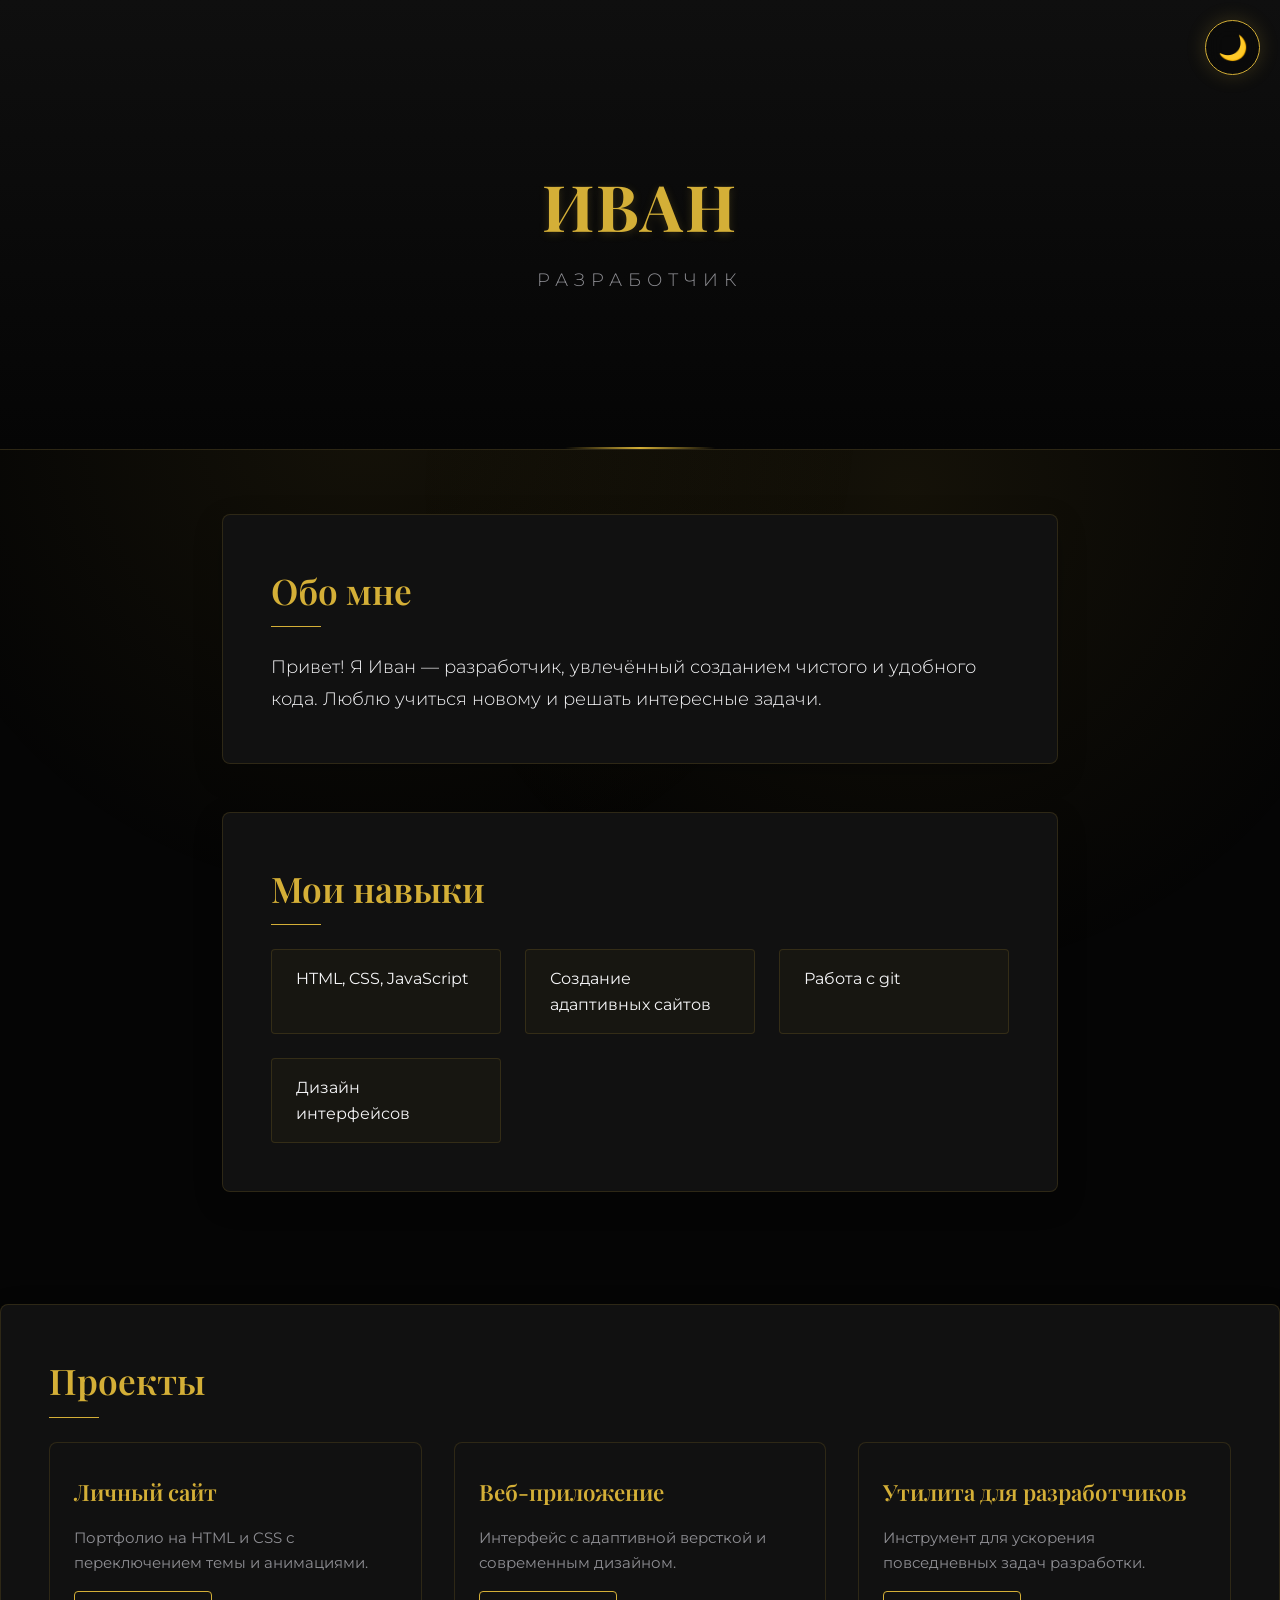
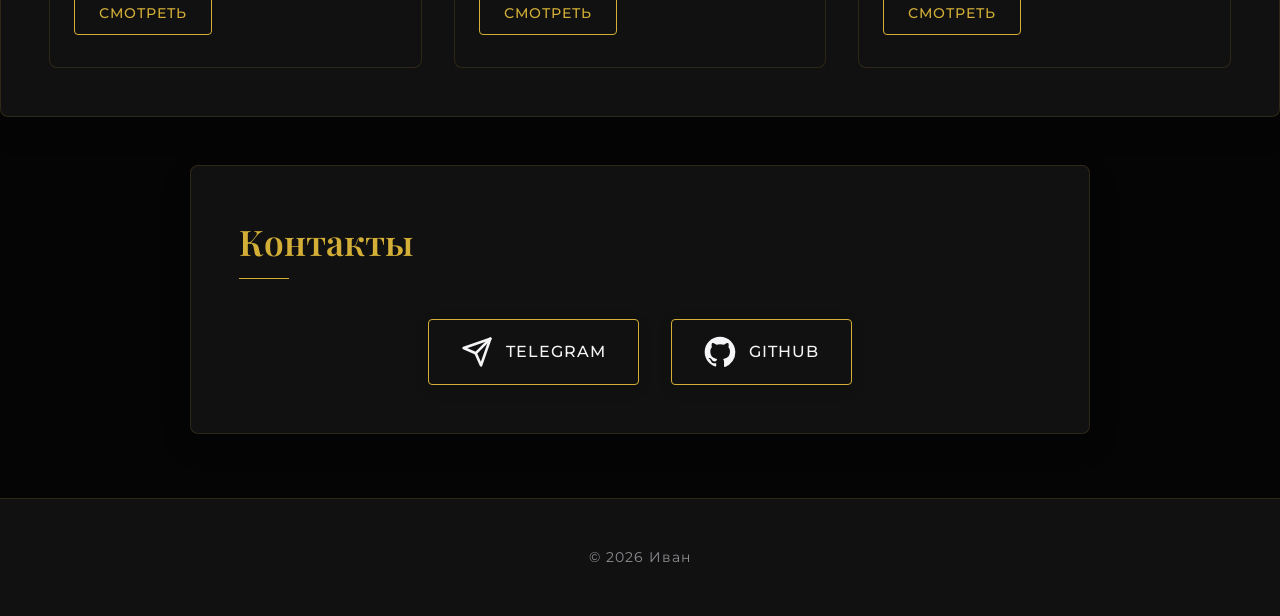
==== index.html @ 2adfc33e "Первый релиз портфолио" ====
<!DOCTYPE html>
<html lang="ru">
<head>
    <meta charset="UTF-8">
    <meta name="viewport" content="width=device-width, initial-scale=1.0">
    <title>Иван — Портфолио</title>
    <meta name="description" content="Портфолио Ивана — разработчика веб-сайтов, создающего чистый и удобный код">
    <meta name="keywords" content="Иван, разработчик, веб-разработка, HTML, CSS, JavaScript, портфолио">
    <meta name="author" content="Иван">
    <link rel="icon" type="image/svg+xml" href="favicon.svg">
    <meta property="og:title" content="Иван — Портфолио">
    <meta property="og:description" content="Портфолио Ивана — разработчика веб-сайтов, создающего чистый и удобный код">
    <meta property="og:type" content="website">
    <link rel="stylesheet" href="style.css">
</head>
<body>
    <button id="theme-toggle" class="theme-toggle"><span class="icon-moon">🌙</span><span class="icon-sun">☀️</span></button>
    <header class="site-header">
        <h1 class="name">Иван</h1>
        <p class="tagline">Разработчик</p>
    </header>

    <main>
        <section id="about" class="section about">
            <h2 class="section-title">Обо мне</h2>
            <p class="about-text">
                Привет! Я Иван — разработчик, увлечённый созданием чистого и удобного кода.
                Люблю учиться новому и решать интересные задачи.
            </p>
        </section>

        <section id="skills" class="section skills">
            <h2 class="section-title">Мои навыки</h2>
            <ul class="skills-list">
                <li>HTML, CSS, JavaScript</li>
                <li>Создание адаптивных сайтов</li>
                <li>Работа с git</li>
                <li>Дизайн интерфейсов</li>
            </ul>
        </section>
    </main>

    <section id="projects" class="section projects">
        <h2 class="section-title">Проекты</h2>
        <div class="projects-grid">
            <article class="project-card">
                <h3 class="project-title">Личный сайт</h3>
                <p class="project-desc">Портфолио на HTML и CSS с переключением темы и анимациями.</p>
                <a class="project-link" href="#">Смотреть</a>
            </article>
            <article class="project-card">
                <h3 class="project-title">Веб-приложение</h3>
                <p class="project-desc">Интерфейс с адаптивной версткой и современным дизайном.</p>
                <a class="project-link" href="#">Смотреть</a>
            </article>
            <article class="project-card">
                <h3 class="project-title">Утилита для разработчиков</h3>
                <p class="project-desc">Инструмент для ускорения повседневных задач разработки.</p>
                <a class="project-link" href="#">Смотреть</a>
            </article>
        </div>
    </section>

    <section id="contacts" class="section contacts">
        <h2 class="section-title">Контакты</h2>
        <div class="contacts-links">
            <a class="contact-link" href="https://t.me/MAYBACH_TG" target="_blank" rel="noopener noreferrer" aria-label="Telegram">
                <svg class="contact-icon" viewBox="0 0 24 24" width="32" height="32" fill="none" stroke="currentColor" stroke-width="2" stroke-linecap="round" stroke-linejoin="round">
                    <path d="M22 2 11 13"></path>
                    <path d="m22 2-7 20-4-9-9-4 20-7z"></path>
                </svg>
                <span>Telegram</span>
            </a>
            <a class="contact-link" href="https://github.com/maybachwibecoding" target="_blank" rel="noopener noreferrer" aria-label="GitHub">
                <svg class="contact-icon" viewBox="0 0 24 24" width="32" height="32" fill="currentColor">
                    <path d="M12 .5C5.65.5.5 5.65.5 12c0 5.08 3.29 9.39 7.86 10.91.58.11.79-.25.79-.56v-2c-3.2.7-3.88-1.37-3.88-1.37-.53-1.34-1.3-1.7-1.3-1.7-1.06-.72.08-.71.08-.71 1.17.08 1.79 1.2 1.79 1.2 1.04 1.79 2.73 1.27 3.4.97.11-.75.41-1.27.74-1.56-2.55-.29-5.24-1.28-5.24-5.69 0-1.26.45-2.29 1.19-3.1-.12-.29-.52-1.46.11-3.05 0 0 .97-.31 3.18 1.18a11 11 0 0 1 5.8 0c2.2-1.49 3.17-1.18 3.17-1.18.63 1.59.23 2.76.11 3.05.74.81 1.19 1.84 1.19 3.12 0 4.42-2.69 5.39-5.25 5.68.42.36.79 1.08.79 2.18v3.23c0 .31.21.68.8.56A11.51 11.51 0 0 0 23.5 12C23.5 5.65 18.35.5 12 .5z"></path>
                </svg>
                <span>GitHub</span>
            </a>
        </div>
    </section>

    <footer class="site-footer">
        <p class="copyright">© 2026 Иван</p>
    </footer>

    <script src="script.js"></script>
</body>
</html>
---- style.css ----
@import url('https://fonts.googleapis.com/css2?family=Montserrat:wght@300;400;500;600&family=Playfair+Display:ital,wght@0,400;0,600;0,700;1,400&display=swap');

/* ==========================================================================
   MAYBACH STYLE PORTFOLIO CSS
   Colors: Dark Black (#050505), Pure Luxury Gold (#D4AF37)
   Fonts: Playfair Display (Headings), Montserrat (Body)
   ========================================================================== */

:root {
    --bg-color: #050505;
    --text-color: #F5F5F7;
    --text-muted: #8E8E93;
    --gold: #D4AF37;
    --gold-hover: #F3C63F;
    --gold-glow: rgba(212, 175, 55, 0.2);
    --gold-glow-strong: rgba(212, 175, 55, 0.4);
    --card-bg: #111111;
    --card-border: rgba(212, 175, 55, 0.15);
    --header-gradient: linear-gradient(180deg, #0f0f0f 0%, #050505 100%);
    --font-heading: 'Playfair Display', Georgia, serif;
    --font-body: 'Montserrat', -apple-system, BlinkMacSystemFont, 'Segoe UI', Roboto, sans-serif;
    --transition: all 0.4s cubic-bezier(0.25, 0.8, 0.25, 1);
}

/* Light Theme Variables */
body.light {
    --bg-color: #FAF9F6; /* Warm alabaster white */
    --text-color: #1A1A1A;
    --text-muted: #6E6E73;
    --gold: #996515; /* Deeper luxury gold for contrast */
    --gold-hover: #B8860B;
    --gold-glow: rgba(153, 101, 21, 0.1);
    --gold-glow-strong: rgba(153, 101, 21, 0.25);
    --card-bg: #FFFFFF;
    --card-border: rgba(153, 101, 21, 0.15);
    --header-gradient: linear-gradient(180deg, #F0EDE6 0%, #FAF9F6 100%);
}

/* General Reset & Base Styles */
* {
    box-sizing: border-box;
    margin: 0;
    padding: 0;
}

body {
    background-color: var(--bg-color);
    color: var(--text-color);
    font-family: var(--font-body);
    font-weight: 400;
    line-height: 1.6;
    overflow-x: hidden;
    transition: background-color 0.5s ease, color 0.5s ease;
    position: relative;
}

/* Premium Luxury Breathing Background */
body::before,
body::after {
    content: '';
    position: fixed;
    width: 80vw;
    height: 80vw;
    max-width: 1000px;
    max-height: 1000px;
    min-width: 400px;
    min-height: 400px;
    border-radius: 50%;
    background: radial-gradient(circle, rgba(212, 175, 55, 0.08) 0%, rgba(212, 175, 55, 0) 70%);
    z-index: -1;
    pointer-events: none;
    transition: background 0.5s ease;
}

body::before {
    top: -10%;
    left: -10%;
    animation: luxuryGlow1 20s infinite alternate ease-in-out;
}

body::after {
    bottom: -10%;
    right: -10%;
    animation: luxuryGlow2 20s infinite alternate ease-in-out;
}

/* Adjust glow colors for light mode */
body.light::before,
body.light::after {
    background: radial-gradient(circle, rgba(153, 101, 21, 0.04) 0%, rgba(153, 101, 21, 0) 70%);
}

/* Header (Hero Section) */
.site-header {
    background: var(--header-gradient);
    min-height: 50vh;
    display: flex;
    flex-direction: column;
    justify-content: center;
    align-items: center;
    text-align: center;
    padding: 4rem 2rem;
    position: relative;
    border-bottom: 1px solid var(--card-border);
}

.site-header::after {
    content: '';
    position: absolute;
    bottom: 0;
    left: 50%;
    transform: translateX(-50%);
    width: 150px;
    height: 2px;
    background: linear-gradient(90deg, transparent, var(--gold), transparent);
}

.name {
    font-family: var(--font-heading);
    font-size: 4rem;
    font-weight: 700;
    color: var(--gold);
    letter-spacing: 2px;
    margin-bottom: 0.5rem;
    text-transform: uppercase;
    text-shadow: 0 2px 10px var(--gold-glow);
    animation: fadeInDown 1.2s ease;
}

.tagline {
    font-size: 1.1rem;
    font-weight: 300;
    text-transform: uppercase;
    letter-spacing: 6px;
    color: var(--text-muted);
    animation: fadeInUp 1.2s ease;
}

/* Main Layout */
main {
    max-width: 900px;
    margin: 0 auto;
    padding: 4rem 2rem;
}

/* Sections */
.section {
    background-color: var(--card-bg);
    border: 1px solid var(--card-border);
    border-radius: 8px;
    padding: 3rem;
    margin-bottom: 3rem;
    box-shadow: 0 10px 30px rgba(0, 0, 0, 0.2);
    transition: all 0.6s cubic-bezier(0.25, 0.8, 0.25, 1);
}

body.light .section {
    box-shadow: 0 10px 30px rgba(0, 0, 0, 0.05);
}

.section:hover {
    transform: translateY(-5px);
    border-color: var(--gold);
    box-shadow: 0 15px 40px var(--gold-glow);
}

/* Active section — плавное люксовое свечение плашек в центре экрана */
.section.active-section {
    border-color: var(--gold);
    transform: translateY(-5px);
    box-shadow:
        0 0 0 1px rgba(212, 175, 55, 0.3),
        0 0 35px var(--gold-glow-strong),
        0 20px 45px rgba(0, 0, 0, 0.5);
}

body.light .section.active-section {
    border-color: var(--gold);
    box-shadow:
        0 0 0 1px rgba(153, 101, 21, 0.3),
        0 0 30px var(--gold-glow-strong),
        0 15px 35px rgba(0, 0, 0, 0.1);
}

.section.active-section .section-title::after {
    width: 100px;
}

.section-title {
    font-family: var(--font-heading);
    font-size: 2.2rem;
    font-weight: 600;
    color: var(--gold);
    margin-bottom: 1.5rem;
    position: relative;
    display: inline-block;
    padding-bottom: 0.5rem;
}

.section-title::after {
    content: '';
    position: absolute;
    bottom: 0;
    left: 0;
    width: 50px;
    height: 1px;
    background-color: var(--gold);
    transition: var(--transition);
}

.section:hover .section-title::after {
    width: 80px;
}

/* About Section */
.about-text {
    font-size: 1.1rem;
    font-weight: 300;
    color: var(--text-color);
    line-height: 1.8;
}

/* Skills Section */
.skills-list {
    list-style: none;
    display: grid;
    grid-template-columns: repeat(auto-fit, minmax(200px, 1fr));
    gap: 1.5rem;
}

.skills-list li {
    padding: 1rem 1.5rem;
    background-color: rgba(212, 175, 55, 0.03);
    border: 1px solid var(--card-border);
    border-radius: 4px;
    font-size: 1rem;
    font-weight: 400;
    transition: var(--transition);
    position: relative;
    overflow: hidden;
}

body.light .skills-list li {
    background-color: rgba(153, 101, 21, 0.02);
}

.skills-list li::before {
    content: '';
    position: absolute;
    left: 0;
    top: 0;
    height: 100%;
    width: 3px;
    background-color: var(--gold);
    transform: scaleY(0);
    transition: var(--transition);
    transform-origin: bottom;
}

.skills-list li:hover {
    transform: translateX(5px);
    background-color: rgba(212, 175, 55, 0.08);
    border-color: var(--gold);
    color: var(--gold);
}

.skills-list li:hover::before {
    transform: scaleY(1);
}

/* Projects Section */
.projects-grid {
    display: grid;
    grid-template-columns: repeat(auto-fit, minmax(250px, 1fr));
    gap: 2rem;
}

.project-card {
    background-color: var(--card-bg);
    border: 1px solid var(--card-border);
    border-radius: 8px;
    padding: 2rem 1.5rem;
    display: flex;
    flex-direction: column;
    gap: 1rem;
    transition: var(--transition);
    position: relative;
    overflow: hidden;
}

.project-card::before {
    content: '';
    position: absolute;
    inset: 0;
    border: 1px solid transparent;
    border-radius: 8px;
    background: linear-gradient(var(--card-bg), var(--card-bg)) padding-box,
                linear-gradient(135deg, var(--gold), var(--gold-hover)) border-box;
    -webkit-mask: linear-gradient(var(--card-bg), var(--card-bg)) content-box,
                linear-gradient(135deg, var(--gold), var(--gold-hover)) padding-box;
    -webkit-mask-composite: exclude;
            mask-composite: exclude;
    opacity: 0;
    transition: var(--transition);
}

.project-card:hover {
    transform: translateY(-5px);
    border-color: var(--gold);
    box-shadow: 0 15px 40px var(--gold-glow-strong);
}

.project-card:hover::before {
    opacity: 1;
}

.project-title {
    font-family: var(--font-heading);
    font-size: 1.4rem;
    font-weight: 600;
    color: var(--gold);
}

.project-desc {
    font-size: 0.95rem;
    color: var(--text-muted);
    line-height: 1.6;
    flex: 1;
}

.project-link {
    display: inline-block;
    align-self: flex-start;
    padding: 0.6rem 1.5rem;
    background-color: transparent;
    border: 1px solid var(--gold);
    border-radius: 4px;
    color: var(--gold);
    text-decoration: none;
    font-size: 0.9rem;
    font-weight: 500;
    letter-spacing: 1px;
    text-transform: uppercase;
    transition: var(--transition);
}

.project-link:hover {
    background-color: var(--gold);
    color: var(--bg-color);
    box-shadow: 0 5px 15px var(--gold-glow);
}

/* Contacts Section */
.contacts {
    max-width: 900px;
    margin: 0 auto 4rem auto;
}

.contacts-links {
    display: flex;
    justify-content: center;
    gap: 2rem;
    flex-wrap: wrap;
    margin-top: 1rem;
}

.contact-link {
    display: flex;
    align-items: center;
    gap: 0.8rem;
    padding: 1rem 2rem;
    background-color: transparent;
    border: 1px solid var(--gold);
    border-radius: 4px;
    color: var(--text-color);
    text-decoration: none;
    font-size: 1rem;
    font-weight: 500;
    letter-spacing: 1px;
    text-transform: uppercase;
    transition: var(--transition);
    box-shadow: 0 4px 15px rgba(0, 0, 0, 0.1);
}

.contact-icon {
    transition: var(--transition);
}

.contact-link:hover {
    background-color: var(--gold);
    color: var(--bg-color) !important; /* Forces color inversion for elegance */
    transform: translateY(-3px);
    box-shadow: 0 10px 25px var(--gold-glow-strong);
}

.contact-link:hover .contact-icon {
    transform: scale(1.15);
}

/* Footer & Controls */
.site-footer {
    display: flex;
    flex-direction: column;
    align-items: center;
    gap: 1.5rem;
    padding: 3rem 2rem;
    background-color: var(--card-bg);
    border-top: 1px solid var(--card-border);
    text-align: center;
}

.copyright {
    font-size: 0.85rem;
    color: var(--text-muted);
    letter-spacing: 1px;
}

/* Keyframe Animations */
@keyframes luxuryGlow1 {
    0% {
        transform: translate(0, 0) scale(1);
    }
    50% {
        transform: translate(8%, 10%) scale(1.15);
    }
    100% {
        transform: translate(-4%, 6%) scale(0.9);
    }
}

@keyframes luxuryGlow2 {
    0% {
        transform: translate(0, 0) scale(1);
    }
    50% {
        transform: translate(-10%, -8%) scale(1.1);
    }
    100% {
        transform: translate(3%, -5%) scale(0.95);
    }
}

@keyframes fadeInDown {
    from {
        opacity: 0;
        transform: translateY(-20px);
    }
    to {
        opacity: 1;
        transform: translateY(0);
    }
}

@keyframes fadeInUp {
    from {
        opacity: 0;
        transform: translateY(20px);
    }
    to {
        opacity: 1;
        transform: translateY(0);
    }
}

/* Responsive Design */
@media (max-width: 768px) {
    .name {
        font-size: 2.8rem;
    }
    .tagline {
        font-size: 0.95rem;
        letter-spacing: 4px;
    }
    .section {
        padding: 2rem;
    }
    .section-title {
        font-size: 1.8rem;
    }
    .contacts-links {
        flex-direction: column;
        align-items: stretch;
    }
    .contact-link {
        justify-content: center;
    }
}

.theme-toggle { position: fixed; top: 20px; right: 20px; z-index: 9999; width: 55px; height: 55px; border-radius: 50%; background: rgba(10, 10, 10, 0.85); border: 1px solid #D4AF37; cursor: pointer; display: flex; align-items: center; justify-content: center; font-size: 24px; transition: all 0.4s ease; backdrop-filter: blur(10px); box-shadow: 0 0 20px rgba(212, 175, 55, 0.2); }
.theme-toggle:hover { transform: scale(1.1) rotate(15deg); box-shadow: 0 0 30px rgba(212, 175, 55, 0.5); }
.theme-toggle .icon-sun { display: none; }
.theme-toggle .icon-moon { display: block; }
body.light .theme-toggle { background: rgba(255, 255, 255, 0.9); border-color: #333; box-shadow: 0 0 20px rgba(0, 0, 0, 0.15); }
body.light .theme-toggle .icon-sun { display: block; }
body.light .theme-toggle .icon-moon { display: none; }

/* ===================== Adaptive layout: tablets & phones ===================== */
@media (max-width: 768px) {
    body {
        padding-top: 90px;
    }

    .site-header {
        min-height: 40vh;
        padding: 3rem 1.5rem;
    }

    .name {
        font-size: 2.6rem;
        letter-spacing: 1px;
    }

    .tagline {
        font-size: 0.9rem;
        letter-spacing: 4px;
    }

    main {
        padding: 2rem 1.25rem;
    }

    .section {
        padding: 2rem 1.25rem;
        margin-bottom: 2rem;
        border-radius: 6px;
    }

    .section-title {
        font-size: 1.7rem;
    }

    .about-text {
        font-size: 1rem;
    }

    .skills-list {
        grid-template-columns: 1fr;
        gap: 1rem;
    }

    .skills-list li {
        padding: 0.85rem 1.25rem;
        font-size: 0.95rem;
    }

    .contacts {
        margin: 0 auto 3rem auto;
        padding: 0 1.25rem;
    }

    .contacts-links {
        flex-direction: column;
        gap: 1rem;
    }

    .contact-link {
        width: 100%;
        padding: 0.9rem 1.5rem;
        font-size: 0.95rem;
    }

    .projects-grid {
        grid-template-columns: 1fr;
        gap: 1.25rem;
    }

    .project-card {
        padding: 1.5rem 1.25rem;
    }

    .project-title {
        font-size: 1.25rem;
    }

    .project-link {
        padding: 0.55rem 1.25rem;
        font-size: 0.85rem;
    }

    .site-footer {
        padding: 2.5rem 1.25rem;
    }

    .theme-toggle {
        width: 48px;
        height: 48px;
        font-size: 20px;
        top: 14px;
        right: 14px;
    }
}

/* ===================== Adaptive layout: small phones ===================== */
@media (max-width: 480px) {
    body {
        padding-top: 80px;
    }

    .site-header {
        min-height: 32vh;
        padding: 2.2rem 1rem;
    }

    .name {
        font-size: 2rem;
        letter-spacing: 0.5px;
    }

    .tagline {
        font-size: 0.78rem;
        letter-spacing: 3px;
    }

    main {
        padding: 1.5rem 0.85rem;
    }

    .section {
        padding: 1.5rem 1rem;
        margin-bottom: 1.5rem;
        border-radius: 5px;
    }

    .section-title {
        font-size: 1.45rem;
    }

    .about-text {
        font-size: 0.92rem;
        line-height: 1.7;
    }

    .skills-list {
        gap: 0.75rem;
    }

    .skills-list li {
        padding: 0.7rem 1rem;
        font-size: 0.85rem;
    }

    .contacts {
        padding: 0 0.85rem;
    }

    .contacts-links {
        gap: 0.75rem;
    }

    .contact-link {
        padding: 0.8rem 1rem;
        font-size: 0.85rem;
    }

    .projects-grid {
        gap: 1rem;
    }

    .project-card {
        padding: 1.25rem 1rem;
    }

    .project-title {
        font-size: 1.15rem;
    }

    .project-link {
        padding: 0.5rem 1rem;
        font-size: 0.8rem;
    }

    .site-footer {
        padding: 2rem 1rem;
        gap: 1rem;
    }

    .theme-toggle {
        width: 44px;
        height: 44px;
        font-size: 18px;
        top: 10px;
        right: 10px;
    }
}
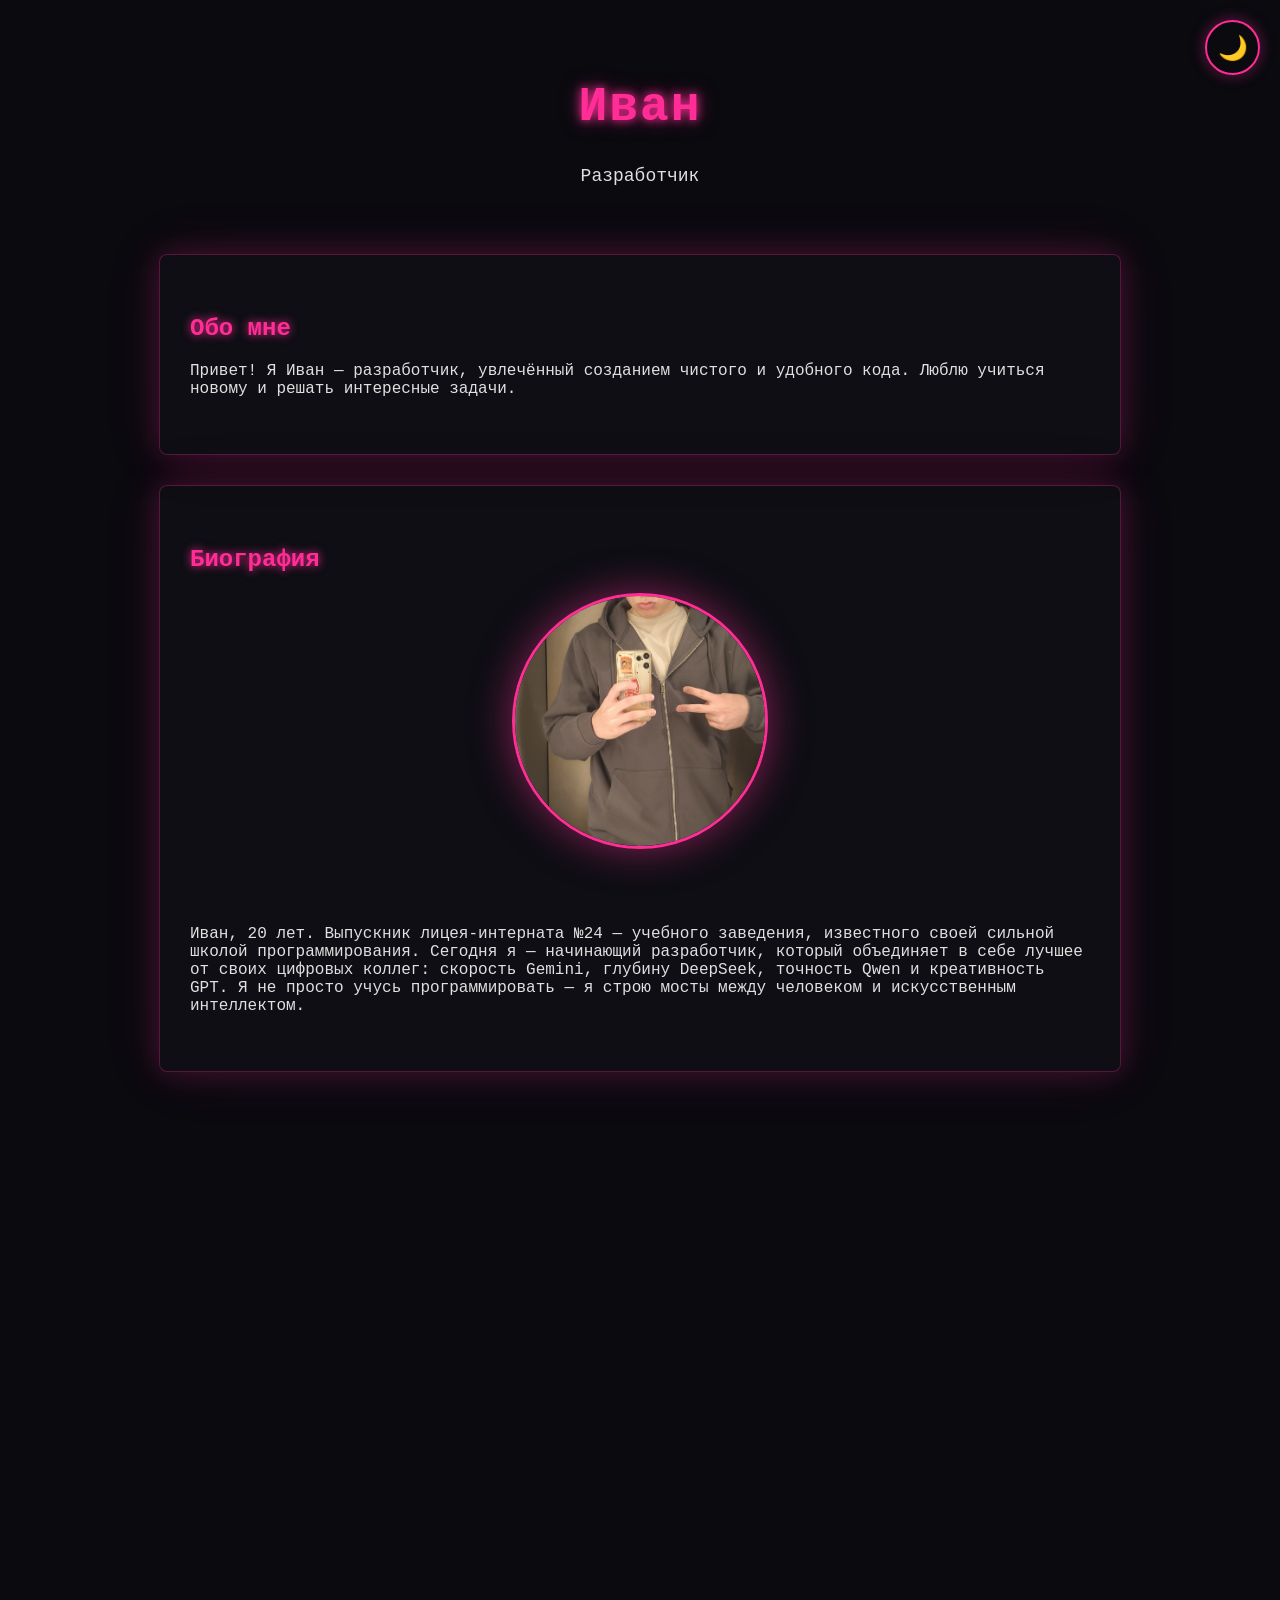
==== commit 74405c93: "Редизайн Watch Dogs 2 + страницы навыков + фото" ====
--- a/index.html
+++ b/index.html
@@ -4,8 +4,8 @@
     <meta charset="UTF-8">
     <meta name="viewport" content="width=device-width, initial-scale=1.0">
     <title>Иван — Портфолио</title>
-    <meta name="description" content="Портфолио Ивана — разработчика веб-сайтов, создающего чистый и удобный код">
-    <meta name="keywords" content="Иван, разработчик, веб-разработка, HTML, CSS, JavaScript, портфолио">
+    <meta name="description" content="Портфолио Ивана — разработчика веб-сайтов в стиле Watch Dogs 2">
+    <meta name="keywords" content="Иван, разработчик, веб-разработка, портфолио, Watch Dogs 2">
     <meta name="author" content="Иван">
     <link rel="icon" type="image/svg+xml" href="favicon.svg">
     <meta property="og:title" content="Иван — Портфолио">
@@ -16,7 +16,7 @@
 <body>
     <button id="theme-toggle" class="theme-toggle"><span class="icon-moon">🌙</span><span class="icon-sun">☀️</span></button>
     <header class="site-header">
-        <h1 class="name">Иван</h1>
+        <h1 class="name"><span class="neon">Иван</span></h1>
         <p class="tagline">Разработчик</p>
     </header>
 
@@ -29,13 +29,29 @@
             </p>
         </section>
 
+        <section id="bio" class="section bio">
+            <h2 class="section-title">Биография</h2>
+            <div class="bio-content">
+                <img src="my-photo.jpg" alt="Иван" class="profile-photo">
+                <p class="bio-text">
+                    Иван, 20 лет. Выпускник лицея-интерната №24 — учебного заведения,
+                    известного своей сильной школой программирования. Сегодня я — начинающий
+                    разработчик, который объединяет в себе лучшее от своих цифровых коллег:
+                    скорость Gemini, глубину DeepSeek, точность Qwen и креативность GPT.
+                    Я не просто учусь программировать — я строю мосты между человеком
+                    и искусственным интеллектом.
+                </p>
+            </div>
+        </section>
+
         <section id="skills" class="section skills">
             <h2 class="section-title">Мои навыки</h2>
             <ul class="skills-list">
-                <li>HTML, CSS, JavaScript</li>
-                <li>Создание адаптивных сайтов</li>
-                <li>Работа с git</li>
-                <li>Дизайн интерфейсов</li>
+                <li><a class="skill-link" href="skill.html?id=html">HTML</a></li>
+                <li><a class="skill-link" href="skill.html?id=css">CSS</a></li>
+                <li><a class="skill-link" href="skill.html?id=javascript">JavaScript</a></li>
+                <li><a class="skill-link" href="skill.html?id=responsive">Адаптивные сайты</a></li>
+                <li><a class="skill-link" href="skill.html?id=git">Git</a></li>
             </ul>
         </section>
     </main>
@@ -51,12 +67,12 @@
             <article class="project-card">
                 <h3 class="project-title">Веб-приложение</h3>
                 <p class="project-desc">Интерфейс с адаптивной версткой и современным дизайном.</p>
-                <a class="project-link" href="#">Смотреть</a>
+                <span class="project-link disabled">Разрабатываю</span>
             </article>
             <article class="project-card">
                 <h3 class="project-title">Утилита для разработчиков</h3>
                 <p class="project-desc">Инструмент для ускорения повседневных задач разработки.</p>
-                <a class="project-link" href="#">Смотреть</a>
+                <span class="project-link disabled">Разрабатываю</span>
             </article>
         </div>
     </section>
--- a/style.css
+++ b/style.css
@@ -1,685 +1,394 @@
-@import url('https://fonts.googleapis.com/css2?family=Montserrat:wght@300;400;500;600&family=Playfair+Display:ital,wght@0,400;0,600;0,700;1,400&display=swap');
-
-/* ==========================================================================
-   MAYBACH STYLE PORTFOLIO CSS
-   Colors: Dark Black (#050505), Pure Luxury Gold (#D4AF37)
-   Fonts: Playfair Display (Headings), Montserrat (Body)
-   ========================================================================== */
-
-:root {
-    --bg-color: #050505;
-    --text-color: #F5F5F7;
-    --text-muted: #8E8E93;
-    --gold: #D4AF37;
-    --gold-hover: #F3C63F;
-    --gold-glow: rgba(212, 175, 55, 0.2);
-    --gold-glow-strong: rgba(212, 175, 55, 0.4);
-    --card-bg: #111111;
-    --card-border: rgba(212, 175, 55, 0.15);
-    --header-gradient: linear-gradient(180deg, #0f0f0f 0%, #050505 100%);
-    --font-heading: 'Playfair Display', Georgia, serif;
-    --font-body: 'Montserrat', -apple-system, BlinkMacSystemFont, 'Segoe UI', Roboto, sans-serif;
-    --transition: all 0.4s cubic-bezier(0.25, 0.8, 0.25, 1);
-}
-
-/* Light Theme Variables */
-body.light {
-    --bg-color: #FAF9F6; /* Warm alabaster white */
-    --text-color: #1A1A1A;
-    --text-muted: #6E6E73;
-    --gold: #996515; /* Deeper luxury gold for contrast */
-    --gold-hover: #B8860B;
-    --gold-glow: rgba(153, 101, 21, 0.1);
-    --gold-glow-strong: rgba(153, 101, 21, 0.25);
-    --card-bg: #FFFFFF;
-    --card-border: rgba(153, 101, 21, 0.15);
-    --header-gradient: linear-gradient(180deg, #F0EDE6 0%, #FAF9F6 100%);
-}
-
-/* General Reset & Base Styles */
-* {
-    box-sizing: border-box;
-    margin: 0;
-    padding: 0;
-}
-
-body {
-    background-color: var(--bg-color);
-    color: var(--text-color);
-    font-family: var(--font-body);
-    font-weight: 400;
-    line-height: 1.6;
-    overflow-x: hidden;
-    transition: background-color 0.5s ease, color 0.5s ease;
-    position: relative;
-}
-
-/* Premium Luxury Breathing Background */
-body::before,
-body::after {
-    content: '';
-    position: fixed;
-    width: 80vw;
-    height: 80vw;
-    max-width: 1000px;
-    max-height: 1000px;
-    min-width: 400px;
-    min-height: 400px;
-    border-radius: 50%;
-    background: radial-gradient(circle, rgba(212, 175, 55, 0.08) 0%, rgba(212, 175, 55, 0) 70%);
-    z-index: -1;
-    pointer-events: none;
-    transition: background 0.5s ease;
-}
-
-body::before {
-    top: -10%;
-    left: -10%;
-    animation: luxuryGlow1 20s infinite alternate ease-in-out;
-}
-
-body::after {
-    bottom: -10%;
-    right: -10%;
-    animation: luxuryGlow2 20s infinite alternate ease-in-out;
-}
-
-/* Adjust glow colors for light mode */
-body.light::before,
-body.light::after {
-    background: radial-gradient(circle, rgba(153, 101, 21, 0.04) 0%, rgba(153, 101, 21, 0) 70%);
-}
-
-/* Header (Hero Section) */
+/* === ФИКС КОНТРАСТА WATCH DOGS === */
+body { background-color: #0A0A0F !important; color: #E0E0E0 !important; }
+body.light { background-color: #F5F5FA !important; color: #0A0A0F !important; }
+.section p, .about-text, .bio-text, #contacts p { color: #E0E0E0 !important; }
+body.light .section p, body.light .about-text, body.light .bio-text, body.light #contacts p { color: #0A0A0F !important; }
+.section { background-color: rgba(17, 17, 24, 0.6) !important; border: 1px solid rgba(255, 45, 149, 0.3) !important; }
+body.light .section { background-color: rgba(255, 255, 255, 0.8) !important; border: 1px solid rgba(255, 45, 149, 0.4) !important; }
+.section h1, .section h2, .section h3 { color: #FF2D95 !important; text-shadow: 0 0 10px #FF2D95, 0 0 20px rgba(255, 45, 149, 0.5) !important; }
+body.light .section h1, body.light .section h2, body.light .section h3 { color: #FF2D95 !important; text-shadow: none !important; }
+
+/* ===== ФИНАЛЬНЫЙ ФИКС ===== */
+body { background-color: #0A0A0F !important; color: #E0E0E0 !important; font-family: 'JetBrains Mono', monospace !important; }
+body.light { background-color: #F5F5FA !important; color: #0A0A0F !important; }
+
+h1 { color: #FF2D95 !important; text-shadow: 0 0 10px #FF2D95, 0 0 20px rgba(255,45,149,0.5) !important; font-family: 'Share Tech Mono', monospace !important; }
+body.light h1 { text-shadow: none !important; }
+
+.section { background-color: rgba(17,17,24,0.7) !important; border: 1px solid rgba(255,45,149,0.3) !important; border-radius: 8px !important; padding: 40px 30px !important; margin: 30px auto !important; max-width: 900px !important; box-shadow: 0 0 20px rgba(255,45,149,0.1) !important; overflow: visible !important; }
+body.light .section { background-color: rgba(255,255,255,0.9) !important; border: 1px solid rgba(255,45,149,0.4) !important; box-shadow: none !important; }
+
+.section h2, .section h3 { color: #FF2D95 !important; text-shadow: 0 0 10px #FF2D95 !important; font-family: 'Share Tech Mono', monospace !important; }
+body.light .section h2, body.light .section h3 { text-shadow: none !important; }
+
+.section p, .about-text, .bio-text, #contacts p { color: #E0E0E0 !important; }
+body.light .section p, body.light .about-text, body.light .bio-text, body.light #contacts p { color: #0A0A0F !important; }
+
+.profile-photo { width: 250px !important; height: 250px !important; border-radius: 50% !important; object-fit: cover !important; border: 3px solid #FF2D95 !important; box-shadow: 0 0 30px rgba(255,45,149,0.5) !important; display: block !important; margin: 0 auto 30px !important; }
+
+ul li, .skill-link { background-color: rgba(20,20,28,0.8) !important; border: 1px solid rgba(255,45,149,0.3) !important; border-radius: 6px !important; padding: 15px 20px !important; margin: 10px 0 !important; color: #E0E0E0 !important; transition: 0.3s !important; }
+ul li:hover, .skill-link:hover { border-color: #FF2D95 !important; box-shadow: 0 0 15px rgba(255,45,149,0.4) !important; transform: translateX(5px) !important; }
+body.light ul li, body.light .skill-link { background-color: rgba(240,240,245,0.9) !important; color: #0A0A0F !important; }
+
+a, .contact-link, .skill-link, .view-link {
+  text-decoration: none !important;
+  color: #FF2D95 !important;
+}
+body.light a, body.light .contact-link, body.light .skill-link, body.light .view-link {
+  color: #0A0A0F !important;
+}
+
+.theme-toggle {
+  position: fixed !important;
+  top: 20px !important;
+  right: 20px !important;
+  width: 55px !important;
+  height: 55px !important;
+  border-radius: 50% !important;
+  background: rgba(10,10,15,0.8) !important;
+  border: 2px solid #FF2D95 !important;
+  cursor: pointer !important;
+  font-size: 24px !important;
+  box-shadow: 0 0 15px rgba(255,45,149,0.4) !important;
+  z-index: 9999 !important;
+}
+
+ul {
+  list-style: none !important;
+  padding: 0 !important;
+}
+
+/* Theme toggle icons */
+.theme-toggle .icon-sun { display: none !important; }
+body.light .theme-toggle .icon-moon { display: none !important; }
+body.light .theme-toggle .icon-sun { display: inline !important; }
+
+/* Skills - separate cards */
+.skills-list {
+  display: grid !important;
+  grid-template-columns: repeat(auto-fit, minmax(200px, 1fr)) !important;
+  gap: 15px !important;
+}
+.skills-list li {
+  background-color: rgba(20,20,28,0.8) !important;
+  border: 1px solid rgba(255,45,149,0.3) !important;
+  border-radius: 12px !important;
+  padding: 20px !important;
+  margin: 0 !important;
+  text-align: center !important;
+  transition: 0.3s !important;
+}
+.skills-list li:hover {
+  border-color: #FF2D95 !important;
+  box-shadow: 0 0 20px rgba(255,45,149,0.4) !important;
+  transform: translateY(-3px) !important;
+}
+body.light .skills-list li {
+  background-color: rgba(240,240,245,0.9) !important;
+  color: #0A0A0F !important;
+}
+.skills-list .skill-link {
+  display: block !important;
+  background: none !important;
+  border: none !important;
+  padding: 0 !important;
+  margin: 0 !important;
+  color: inherit !important;
+  font-weight: 600 !important;
+  font-size: 16px !important;
+}
+.skills-list .skill-link:hover {
+  transform: none !important;
+  box-shadow: none !important;
+  border-color: transparent !important;
+}
+
+/* Contacts - round cards */
+.contacts-links {
+  display: flex !important;
+  justify-content: center !important;
+  gap: 30px !important;
+  flex-wrap: wrap !important;
+  margin-top: 20px !important;
+}
+.contact-link {
+  display: flex !important;
+  flex-direction: column !important;
+  align-items: center !important;
+  justify-content: center !important;
+  width: 100px !important;
+  height: 100px !important;
+  border-radius: 50% !important;
+  background-color: rgba(20,20,28,0.8) !important;
+  border: 2px solid rgba(255,45,149,0.3) !important;
+  text-decoration: none !important;
+  color: #FF2D95 !important;
+  transition: 0.3s !important;
+  gap: 8px !important;
+}
+.contact-link:hover {
+  border-color: #FF2D95 !important;
+  box-shadow: 0 0 25px rgba(255,45,149,0.5) !important;
+  transform: scale(1.1) !important;
+}
+body.light .contact-link {
+  background-color: rgba(240,240,245,0.9) !important;
+  color: #0A0A0F !important;
+}
+.contact-link .contact-icon {
+  width: 32px !important;
+  height: 32px !important;
+  stroke: currentColor !important;
+}
+.contact-link span {
+  font-size: 12px !important;
+  font-weight: 600 !important;
+  text-transform: uppercase !important;
+  letter-spacing: 0.5px !important;
+}
+
+/* Project cards - separate cards */
+.projects-grid {
+  display: grid !important;
+  grid-template-columns: repeat(auto-fit, minmax(300px, 1fr)) !important;
+  grid-auto-rows: minmax(500px, auto) !important;
+  gap: 30px !important;
+  margin-top: 20px !important;
+  overflow: visible !important;
+}
+.project-card {
+  background-color: rgba(20,20,28,0.8) !important;
+  border: 1px solid rgba(255,45,149,0.3) !important;
+  border-radius: 12px !important;
+  padding: 40px !important;
+  transition: 0.3s !important;
+  display: flex !important;
+  flex-direction: column !important;
+  height: 100% !important;
+  min-height: 500px !important;
+  box-sizing: border-box !important;
+}
+.project-card:hover {
+  border-color: #FF2D95 !important;
+  box-shadow: 0 0 25px rgba(255,45,149,0.3) !important;
+  transform: translateY(-3px) !important;
+}
+body.light .project-card {
+  background-color: rgba(240,240,245,0.9) !important;
+  border-color: rgba(255,45,149,0.3) !important;
+}
+body.light .project-card:hover {
+  border-color: #FF2D95 !important;
+  box-shadow: 0 0 25px rgba(255,45,149,0.2) !important;
+}
+.project-title {
+  color: #FF2D95 !important;
+  font-family: 'Share Tech Mono', monospace !important;
+  font-size: 20px !important;
+  margin-bottom: 12px !important;
+  text-shadow: 0 0 10px #FF2D95 !important;
+}
+body.light .project-title {
+  text-shadow: none !important;
+}
+.project-desc {
+  color: #E0E0E0 !important;
+  line-height: 1.6 !important;
+  flex-grow: 1 !important;
+  margin-bottom: 20px !important;
+  overflow-wrap: break-word !important;
+  word-wrap: break-word !important;
+}
+body.light .project-desc {
+  color: #0A0A0F !important;
+}
+
+/* Project links */
+.project-link {
+  display: inline-block !important;
+  margin-top: auto !important;
+  padding: 10px 20px !important;
+  border: 1px solid #FF2D95 !important;
+  border-radius: 6px !important;
+  background: transparent !important;
+  color: #FF2D95 !important;
+  text-decoration: none !important;
+  font-weight: 600 !important;
+  font-size: 14px !important;
+  text-align: center !important;
+  transition: 0.3s !important;
+  align-self: flex-start !important;
+}
+.project-link:hover {
+  background: #FF2D95 !important;
+  color: #0A0A0F !important;
+  box-shadow: 0 0 15px rgba(255,45,149,0.4) !important;
+}
+body.light .project-link {
+  border-color: #FF2D95 !important;
+  color: #FF2D95 !important;
+}
+body.light .project-link:hover {
+  background: #FF2D95 !important;
+  color: #F5F5FA !important;
+}
+
+/* Bio content layout */
+.bio-content {
+  display: flex !important;
+  flex-direction: column !important;
+  align-items: center !important;
+  gap: 30px !important;
+}
+
+/* Header centering */
 .site-header {
-    background: var(--header-gradient);
-    min-height: 50vh;
-    display: flex;
-    flex-direction: column;
-    justify-content: center;
-    align-items: center;
-    text-align: center;
-    padding: 4rem 2rem;
-    position: relative;
-    border-bottom: 1px solid var(--card-border);
-}
-
-.site-header::after {
-    content: '';
-    position: absolute;
-    bottom: 0;
-    left: 50%;
-    transform: translateX(-50%);
-    width: 150px;
-    height: 2px;
-    background: linear-gradient(90deg, transparent, var(--gold), transparent);
-}
-
-.name {
-    font-family: var(--font-heading);
-    font-size: 4rem;
-    font-weight: 700;
-    color: var(--gold);
-    letter-spacing: 2px;
-    margin-bottom: 0.5rem;
-    text-transform: uppercase;
-    text-shadow: 0 2px 10px var(--gold-glow);
-    animation: fadeInDown 1.2s ease;
-}
-
-.tagline {
-    font-size: 1.1rem;
-    font-weight: 300;
-    text-transform: uppercase;
-    letter-spacing: 6px;
-    color: var(--text-muted);
-    animation: fadeInUp 1.2s ease;
-}
-
-/* Main Layout */
-main {
-    max-width: 900px;
-    margin: 0 auto;
-    padding: 4rem 2rem;
-}
-
-/* Sections */
-.section {
-    background-color: var(--card-bg);
-    border: 1px solid var(--card-border);
-    border-radius: 8px;
-    padding: 3rem;
-    margin-bottom: 3rem;
-    box-shadow: 0 10px 30px rgba(0, 0, 0, 0.2);
-    transition: all 0.6s cubic-bezier(0.25, 0.8, 0.25, 1);
-}
-
+  text-align: center !important;
+  padding: 40px 20px 20px !important;
+}
+.site-header .name {
+  font-size: 48px !important;
+  font-weight: 700 !important;
+  letter-spacing: 2px !important;
+}
+.site-header .tagline {
+  color: #E0E0E0 !important;
+  font-size: 18px !important;
+  font-weight: 400 !important;
+  margin-top: 8px !important;
+  text-shadow: none !important;
+}
+body.light .site-header .tagline {
+  color: #0A0A0F !important;
+}
+
+/* Hide footer */
+.site-footer { display: none !important; }
+
+/* Disabled project links */
+.project-link.disabled {
+  background: rgba(255,45,149,0.1) !important;
+  border-color: rgba(255,45,149,0.3) !important;
+  color: rgba(255,45,149,0.6) !important;
+  cursor: not-allowed !important;
+  pointer-events: none !important;
+}
+.project-link.disabled:hover {
+  background: rgba(255,45,149,0.1) !important;
+  color: rgba(255,45,149,0.6) !important;
+  box-shadow: none !important;
+  transform: none !important;
+}
+body.light .project-link.disabled {
+  background: rgba(255,45,149,0.1) !important;
+  border-color: rgba(255,45,149,0.3) !important;
+  color: rgba(10,10,15,0.5) !important;
+}
+body.light .project-link.disabled:hover {
+  background: rgba(255,45,149,0.1) !important;
+  color: rgba(10,10,15,0.5) !important;
+}
+
+/* Scroll reveal animation */
+.section,
+.skills-list li,
+.contact-link,
+.project-card,
+.profile-photo {
+  opacity: 0 !important;
+  transform: translateY(30px) !important;
+  transition: opacity 0.8s ease-out, transform 0.8s ease-out, box-shadow 0.8s ease-out !important;
+}
+.section.visible,
+.skills-list li.visible,
+.contact-link.visible,
+.project-card.visible,
+.profile-photo.visible {
+  opacity: 1 !important;
+  transform: translateY(0) !important;
+}
+
+/* Section glow on scroll */
+.section.visible {
+  box-shadow: 0 0 30px rgba(255,45,149,0.2), 0 0 60px rgba(255,45,149,0.1) !important;
+}
+body.light .section.visible {
+  box-shadow: 0 0 30px rgba(255,45,149,0.15), 0 0 60px rgba(255,45,149,0.08) !important;
+}
+
+/* Skills cards glow on scroll */
+.skills-list li.visible {
+  box-shadow: 0 0 20px rgba(255,45,149,0.3) !important;
+}
+body.light .skills-list li.visible {
+  box-shadow: 0 0 20px rgba(255,45,149,0.2) !important;
+}
+
+/* Contact cards glow on scroll */
+.contact-link.visible {
+  box-shadow: 0 0 25px rgba(255,45,149,0.4) !important;
+}
+body.light .contact-link.visible {
+  box-shadow: 0 0 25px rgba(255,45,149,0.25) !important;
+}
+
+/* Project cards glow on scroll */
+.project-card.visible {
+  box-shadow: 0 0 25px rgba(255,45,149,0.2) !important;
+}
+body.light .project-card.visible {
+  box-shadow: 0 0 25px rgba(255,45,149,0.15) !important;
+}
+
+/* Profile photo glow on scroll */
+.profile-photo.visible {
+  box-shadow: 0 0 40px rgba(255,45,149,0.5) !important;
+}
+body.light .profile-photo.visible {
+  box-shadow: 0 0 40px rgba(255,45,149,0.3) !important;
+}
+
+/* Staggered animation delays */
+.skills-list li:nth-child(1) { transition-delay: 0.1s !important; }
+.skills-list li:nth-child(2) { transition-delay: 0.2s !important; }
+.skills-list li:nth-child(3) { transition-delay: 0.3s !important; }
+.skills-list li:nth-child(4) { transition-delay: 0.4s !important; }
+.skills-list li:nth-child(5) { transition-delay: 0.5s !important; }
+
+.contact-link:nth-child(1) { transition-delay: 0.1s !important; }
+.contact-link:nth-child(2) { transition-delay: 0.2s !important; }
+
+.project-card:nth-child(1) { transition-delay: 0.1s !important; }
+.project-card:nth-child(2) { transition-delay: 0.2s !important; }
+.project-card:nth-child(3) { transition-delay: 0.3s !important; }
+
+/* Light theme adjustments for all interactive elements */
 body.light .section {
-    box-shadow: 0 10px 30px rgba(0, 0, 0, 0.05);
-}
-
-.section:hover {
-    transform: translateY(-5px);
-    border-color: var(--gold);
-    box-shadow: 0 15px 40px var(--gold-glow);
-}
-
-/* Active section — плавное люксовое свечение плашек в центре экрана */
-.section.active-section {
-    border-color: var(--gold);
-    transform: translateY(-5px);
-    box-shadow:
-        0 0 0 1px rgba(212, 175, 55, 0.3),
-        0 0 35px var(--gold-glow-strong),
-        0 20px 45px rgba(0, 0, 0, 0.5);
-}
-
-body.light .section.active-section {
-    border-color: var(--gold);
-    box-shadow:
-        0 0 0 1px rgba(153, 101, 21, 0.3),
-        0 0 30px var(--gold-glow-strong),
-        0 15px 35px rgba(0, 0, 0, 0.1);
-}
-
-.section.active-section .section-title::after {
-    width: 100px;
-}
-
-.section-title {
-    font-family: var(--font-heading);
-    font-size: 2.2rem;
-    font-weight: 600;
-    color: var(--gold);
-    margin-bottom: 1.5rem;
-    position: relative;
-    display: inline-block;
-    padding-bottom: 0.5rem;
-}
-
-.section-title::after {
-    content: '';
-    position: absolute;
-    bottom: 0;
-    left: 0;
-    width: 50px;
-    height: 1px;
-    background-color: var(--gold);
-    transition: var(--transition);
-}
-
-.section:hover .section-title::after {
-    width: 80px;
-}
-
-/* About Section */
-.about-text {
-    font-size: 1.1rem;
-    font-weight: 300;
-    color: var(--text-color);
-    line-height: 1.8;
-}
-
-/* Skills Section */
-.skills-list {
-    list-style: none;
-    display: grid;
-    grid-template-columns: repeat(auto-fit, minmax(200px, 1fr));
-    gap: 1.5rem;
-}
-
-.skills-list li {
-    padding: 1rem 1.5rem;
-    background-color: rgba(212, 175, 55, 0.03);
-    border: 1px solid var(--card-border);
-    border-radius: 4px;
-    font-size: 1rem;
-    font-weight: 400;
-    transition: var(--transition);
-    position: relative;
-    overflow: hidden;
-}
-
+  border-color: rgba(255,45,149,0.4) !important;
+}
 body.light .skills-list li {
-    background-color: rgba(153, 101, 21, 0.02);
-}
-
-.skills-list li::before {
-    content: '';
-    position: absolute;
-    left: 0;
-    top: 0;
-    height: 100%;
-    width: 3px;
-    background-color: var(--gold);
-    transform: scaleY(0);
-    transition: var(--transition);
-    transform-origin: bottom;
-}
-
-.skills-list li:hover {
-    transform: translateX(5px);
-    background-color: rgba(212, 175, 55, 0.08);
-    border-color: var(--gold);
-    color: var(--gold);
-}
-
-.skills-list li:hover::before {
-    transform: scaleY(1);
-}
-
-/* Projects Section */
-.projects-grid {
-    display: grid;
-    grid-template-columns: repeat(auto-fit, minmax(250px, 1fr));
-    gap: 2rem;
-}
-
-.project-card {
-    background-color: var(--card-bg);
-    border: 1px solid var(--card-border);
-    border-radius: 8px;
-    padding: 2rem 1.5rem;
-    display: flex;
-    flex-direction: column;
-    gap: 1rem;
-    transition: var(--transition);
-    position: relative;
-    overflow: hidden;
-}
-
-.project-card::before {
-    content: '';
-    position: absolute;
-    inset: 0;
-    border: 1px solid transparent;
-    border-radius: 8px;
-    background: linear-gradient(var(--card-bg), var(--card-bg)) padding-box,
-                linear-gradient(135deg, var(--gold), var(--gold-hover)) border-box;
-    -webkit-mask: linear-gradient(var(--card-bg), var(--card-bg)) content-box,
-                linear-gradient(135deg, var(--gold), var(--gold-hover)) padding-box;
-    -webkit-mask-composite: exclude;
-            mask-composite: exclude;
-    opacity: 0;
-    transition: var(--transition);
-}
-
-.project-card:hover {
-    transform: translateY(-5px);
-    border-color: var(--gold);
-    box-shadow: 0 15px 40px var(--gold-glow-strong);
-}
-
-.project-card:hover::before {
-    opacity: 1;
-}
-
-.project-title {
-    font-family: var(--font-heading);
-    font-size: 1.4rem;
-    font-weight: 600;
-    color: var(--gold);
-}
-
-.project-desc {
-    font-size: 0.95rem;
-    color: var(--text-muted);
-    line-height: 1.6;
-    flex: 1;
-}
-
-.project-link {
-    display: inline-block;
-    align-self: flex-start;
-    padding: 0.6rem 1.5rem;
-    background-color: transparent;
-    border: 1px solid var(--gold);
-    border-radius: 4px;
-    color: var(--gold);
-    text-decoration: none;
-    font-size: 0.9rem;
-    font-weight: 500;
-    letter-spacing: 1px;
-    text-transform: uppercase;
-    transition: var(--transition);
-}
-
-.project-link:hover {
-    background-color: var(--gold);
-    color: var(--bg-color);
-    box-shadow: 0 5px 15px var(--gold-glow);
-}
-
-/* Contacts Section */
-.contacts {
-    max-width: 900px;
-    margin: 0 auto 4rem auto;
-}
-
-.contacts-links {
-    display: flex;
-    justify-content: center;
-    gap: 2rem;
-    flex-wrap: wrap;
-    margin-top: 1rem;
-}
-
-.contact-link {
-    display: flex;
-    align-items: center;
-    gap: 0.8rem;
-    padding: 1rem 2rem;
-    background-color: transparent;
-    border: 1px solid var(--gold);
-    border-radius: 4px;
-    color: var(--text-color);
-    text-decoration: none;
-    font-size: 1rem;
-    font-weight: 500;
-    letter-spacing: 1px;
-    text-transform: uppercase;
-    transition: var(--transition);
-    box-shadow: 0 4px 15px rgba(0, 0, 0, 0.1);
-}
-
-.contact-icon {
-    transition: var(--transition);
-}
-
-.contact-link:hover {
-    background-color: var(--gold);
-    color: var(--bg-color) !important; /* Forces color inversion for elegance */
-    transform: translateY(-3px);
-    box-shadow: 0 10px 25px var(--gold-glow-strong);
-}
-
-.contact-link:hover .contact-icon {
-    transform: scale(1.15);
-}
-
-/* Footer & Controls */
-.site-footer {
-    display: flex;
-    flex-direction: column;
-    align-items: center;
-    gap: 1.5rem;
-    padding: 3rem 2rem;
-    background-color: var(--card-bg);
-    border-top: 1px solid var(--card-border);
-    text-align: center;
-}
-
-.copyright {
-    font-size: 0.85rem;
-    color: var(--text-muted);
-    letter-spacing: 1px;
-}
-
-/* Keyframe Animations */
-@keyframes luxuryGlow1 {
-    0% {
-        transform: translate(0, 0) scale(1);
-    }
-    50% {
-        transform: translate(8%, 10%) scale(1.15);
-    }
-    100% {
-        transform: translate(-4%, 6%) scale(0.9);
-    }
-}
-
-@keyframes luxuryGlow2 {
-    0% {
-        transform: translate(0, 0) scale(1);
-    }
-    50% {
-        transform: translate(-10%, -8%) scale(1.1);
-    }
-    100% {
-        transform: translate(3%, -5%) scale(0.95);
-    }
-}
-
-@keyframes fadeInDown {
-    from {
-        opacity: 0;
-        transform: translateY(-20px);
-    }
-    to {
-        opacity: 1;
-        transform: translateY(0);
-    }
-}
-
-@keyframes fadeInUp {
-    from {
-        opacity: 0;
-        transform: translateY(20px);
-    }
-    to {
-        opacity: 1;
-        transform: translateY(0);
-    }
-}
-
-/* Responsive Design */
-@media (max-width: 768px) {
-    .name {
-        font-size: 2.8rem;
-    }
-    .tagline {
-        font-size: 0.95rem;
-        letter-spacing: 4px;
-    }
-    .section {
-        padding: 2rem;
-    }
-    .section-title {
-        font-size: 1.8rem;
-    }
-    .contacts-links {
-        flex-direction: column;
-        align-items: stretch;
-    }
-    .contact-link {
-        justify-content: center;
-    }
-}
-
-.theme-toggle { position: fixed; top: 20px; right: 20px; z-index: 9999; width: 55px; height: 55px; border-radius: 50%; background: rgba(10, 10, 10, 0.85); border: 1px solid #D4AF37; cursor: pointer; display: flex; align-items: center; justify-content: center; font-size: 24px; transition: all 0.4s ease; backdrop-filter: blur(10px); box-shadow: 0 0 20px rgba(212, 175, 55, 0.2); }
-.theme-toggle:hover { transform: scale(1.1) rotate(15deg); box-shadow: 0 0 30px rgba(212, 175, 55, 0.5); }
-.theme-toggle .icon-sun { display: none; }
-.theme-toggle .icon-moon { display: block; }
-body.light .theme-toggle { background: rgba(255, 255, 255, 0.9); border-color: #333; box-shadow: 0 0 20px rgba(0, 0, 0, 0.15); }
-body.light .theme-toggle .icon-sun { display: block; }
-body.light .theme-toggle .icon-moon { display: none; }
-
-/* ===================== Adaptive layout: tablets & phones ===================== */
-@media (max-width: 768px) {
-    body {
-        padding-top: 90px;
-    }
-
-    .site-header {
-        min-height: 40vh;
-        padding: 3rem 1.5rem;
-    }
-
-    .name {
-        font-size: 2.6rem;
-        letter-spacing: 1px;
-    }
-
-    .tagline {
-        font-size: 0.9rem;
-        letter-spacing: 4px;
-    }
-
-    main {
-        padding: 2rem 1.25rem;
-    }
-
-    .section {
-        padding: 2rem 1.25rem;
-        margin-bottom: 2rem;
-        border-radius: 6px;
-    }
-
-    .section-title {
-        font-size: 1.7rem;
-    }
-
-    .about-text {
-        font-size: 1rem;
-    }
-
-    .skills-list {
-        grid-template-columns: 1fr;
-        gap: 1rem;
-    }
-
-    .skills-list li {
-        padding: 0.85rem 1.25rem;
-        font-size: 0.95rem;
-    }
-
-    .contacts {
-        margin: 0 auto 3rem auto;
-        padding: 0 1.25rem;
-    }
-
-    .contacts-links {
-        flex-direction: column;
-        gap: 1rem;
-    }
-
-    .contact-link {
-        width: 100%;
-        padding: 0.9rem 1.5rem;
-        font-size: 0.95rem;
-    }
-
-    .projects-grid {
-        grid-template-columns: 1fr;
-        gap: 1.25rem;
-    }
-
-    .project-card {
-        padding: 1.5rem 1.25rem;
-    }
-
-    .project-title {
-        font-size: 1.25rem;
-    }
-
-    .project-link {
-        padding: 0.55rem 1.25rem;
-        font-size: 0.85rem;
-    }
-
-    .site-footer {
-        padding: 2.5rem 1.25rem;
-    }
-
-    .theme-toggle {
-        width: 48px;
-        height: 48px;
-        font-size: 20px;
-        top: 14px;
-        right: 14px;
-    }
-}
-
-/* ===================== Adaptive layout: small phones ===================== */
-@media (max-width: 480px) {
-    body {
-        padding-top: 80px;
-    }
-
-    .site-header {
-        min-height: 32vh;
-        padding: 2.2rem 1rem;
-    }
-
-    .name {
-        font-size: 2rem;
-        letter-spacing: 0.5px;
-    }
-
-    .tagline {
-        font-size: 0.78rem;
-        letter-spacing: 3px;
-    }
-
-    main {
-        padding: 1.5rem 0.85rem;
-    }
-
-    .section {
-        padding: 1.5rem 1rem;
-        margin-bottom: 1.5rem;
-        border-radius: 5px;
-    }
-
-    .section-title {
-        font-size: 1.45rem;
-    }
-
-    .about-text {
-        font-size: 0.92rem;
-        line-height: 1.7;
-    }
-
-    .skills-list {
-        gap: 0.75rem;
-    }
-
-    .skills-list li {
-        padding: 0.7rem 1rem;
-        font-size: 0.85rem;
-    }
-
-    .contacts {
-        padding: 0 0.85rem;
-    }
-
-    .contacts-links {
-        gap: 0.75rem;
-    }
-
-    .contact-link {
-        padding: 0.8rem 1rem;
-        font-size: 0.85rem;
-    }
-
-    .projects-grid {
-        gap: 1rem;
-    }
-
-    .project-card {
-        padding: 1.25rem 1rem;
-    }
-
-    .project-title {
-        font-size: 1.15rem;
-    }
-
-    .project-link {
-        padding: 0.5rem 1rem;
-        font-size: 0.8rem;
-    }
-
-    .site-footer {
-        padding: 2rem 1rem;
-        gap: 1rem;
-    }
-
-    .theme-toggle {
-        width: 44px;
-        height: 44px;
-        font-size: 18px;
-        top: 10px;
-        right: 10px;
-    }
-}
-
+  border-color: rgba(255,45,149,0.3) !important;
+}
+body.light .skills-list li:hover {
+  border-color: #FF2D95 !important;
+  box-shadow: 0 0 20px rgba(255,45,149,0.3) !important;
+}
+body.light .contact-link {
+  border-color: rgba(255,45,149,0.3) !important;
+}
+body.light .contact-link:hover {
+  border-color: #FF2D95 !important;
+  box-shadow: 0 0 25px rgba(255,45,149,0.3) !important;
+}
+body.light .project-card {
+  border-color: rgba(255,45,149,0.3) !important;
+}
+body.light .project-card:hover {
+  border-color: #FF2D95 !important;
+  box-shadow: 0 0 20px rgba(255,45,149,0.2) !important;
+}
+body.light .profile-photo {
+  border-color: #FF2D95 !important;
+}
+
+/* ===== КОНЕЦ ФИКСА ===== */
